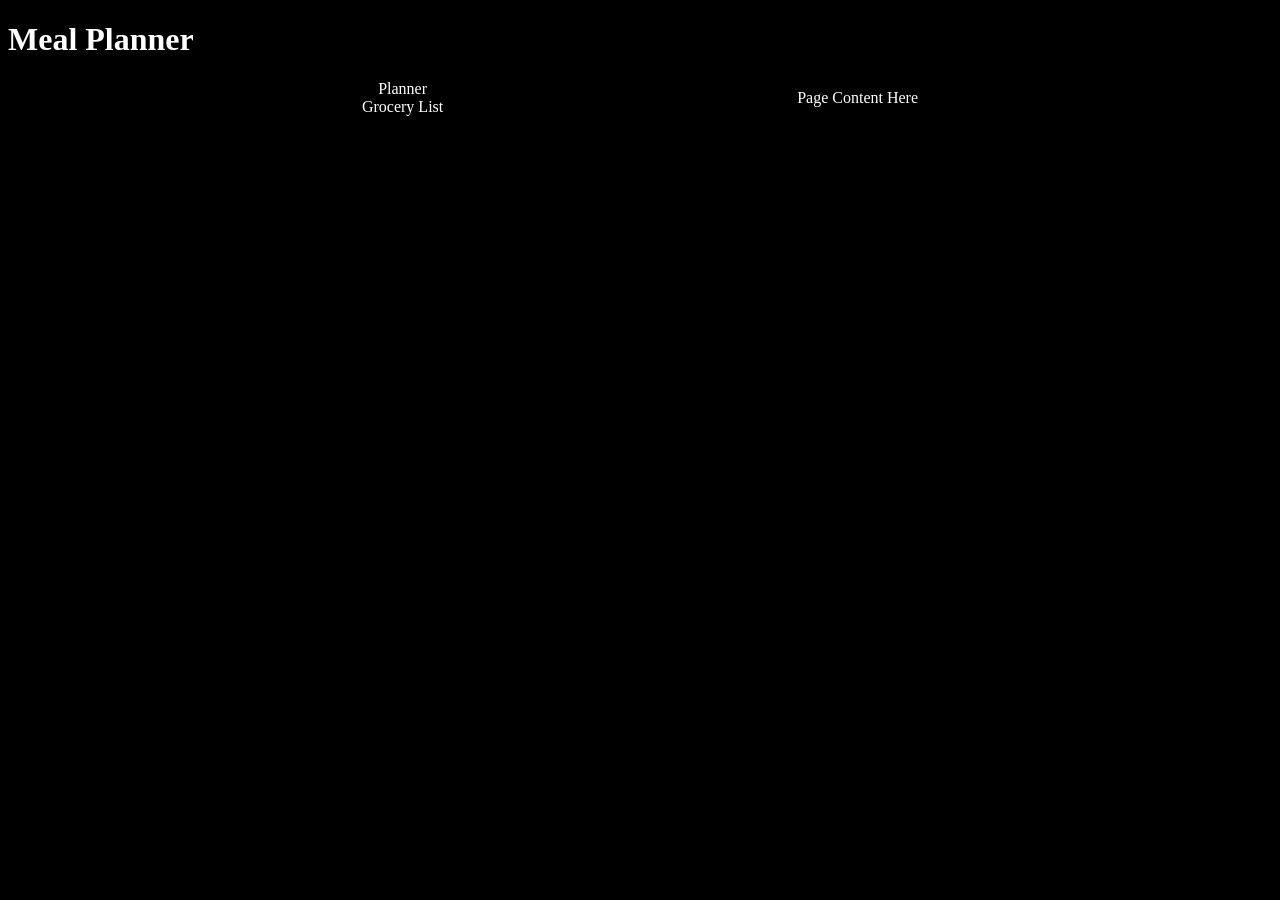
==== index.html @ e6dbd86a "first commit" ====
<!DOCTYPE html>
<html lang="en">
<head>
  <meta charset="UTF-8">
  <meta name="viewport" content="width=device-width, initial-scale=1.0">
  <title>Meal Planner</title>
  <link rel="stylesheet" href="style.css">
</head>
<body>
  <h1 id="title">Meal Planner</h1>

  <div class="page-container">
    <div class="sidebar">
      <div class="option" id="planner">Planner</div>
      <div class="option" id="list">Grocery List</div>
    </div>
    <div class="content">
        Page Content Here
    </div>
  </div>
</body>
</html>
---- style.css ----
body {
  background-color: black;
  color: white;
}

.page-container {
  display: flex;
  flex-direction: row;
  width: 100%;
  text-align: center;
  align-items: center;
  justify-content: space-evenly;
}

.sidebar .contnet {
  width: 100%;
}
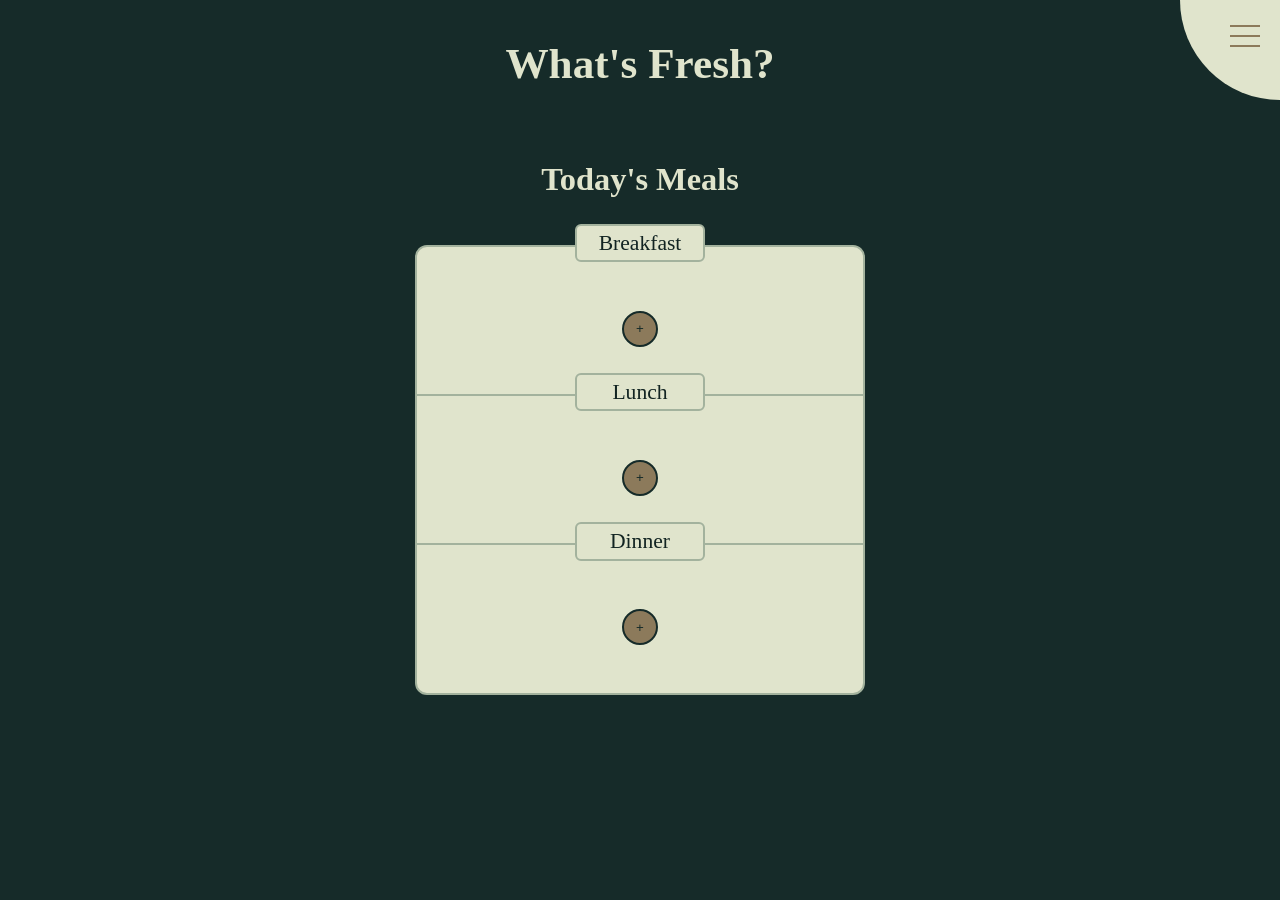
==== commit 3be6b232: "Moved files" ====
--- a/index.html
+++ b/index.html
@@ -3,20 +3,281 @@
 <head>
   <meta charset="UTF-8">
   <meta name="viewport" content="width=device-width, initial-scale=1.0">
-  <title>Meal Planner</title>
+  <title>What's Fresh?</title>
   <link rel="stylesheet" href="style.css">
 </head>
 <body>
-  <h1 id="title">Meal Planner</h1>
+  <h1 id="title">What's Fresh?</h1>
 
   <div class="page-container">
-    <div class="sidebar">
-      <div class="option" id="planner">Planner</div>
-      <div class="option" id="list">Grocery List</div>
-    </div>
-    <div class="content">
-        Page Content Here
-    </div>
+    <label>
+      <input type="checkbox" id="menu-toggle">
+      <span class="menu">
+        <span class="hamburger"></span>
+      </span>
+      <ul>
+        <li>
+          <a href="#" data-target="home-view">Daily Planner</a>
+        </li>
+        <li> 
+          <a href="#" data-target="planner-view">Weekly Planner</a>
+        </li>
+        <li class="hidden"> 
+          <a href="#" data-target="grocery-view">Grocery List</a>
+        </li>
+      </ul>
+    </label>  
   </div>
+
+  <main>
+    <section id="home-view" class="view">
+      <h2>Today's Meals</h2>
+
+      <div class="daily-plan" data-day="1">
+        <div class="breakfast meal-selection">
+          <span class="meal-selection-type">Breakfast</span>
+          <div class="meal-selection-content meal-selection-empty">
+            <button class="meal-selection-add">+</button>
+          </div>
+        </div>
+
+        <div class="lunch meal-selection">
+          <span class="meal-selection-type">Lunch</span>
+          <div class="meal-selection-content meal-selection-empty">
+            <button class="meal-selection-add">+</button>
+          </div>
+        </div>
+
+        <div class="dinner meal-selection">
+          <span class="meal-selection-type">Dinner</span>
+          <div class="meal-selection-content meal-selection-empty">
+            <button class="meal-selection-add">+</button>
+          </div>
+        </div>
+      </div>
+    </section>
+
+    <section id="planner-view" class="view hidden">
+      <h2>Weekly Planner</h2>
+
+      <div class="weekly-plan">
+        <div class="planner-cell">
+          <span class="planner-cell-day">Monday</span>
+          <div class="daily-plan" data-day="1">
+          <div class="breakfast meal-selection">
+            <span class="meal-selection-type">Breakfast</span>
+            <div class="meal-selection-content meal-selection-empty">
+              <button class="meal-selection-add">+</button>
+            </div>
+          </div>
+
+          <div class="lunch meal-selection">
+            <span class="meal-selection-type">Lunch</span>
+            <div class="meal-selection-content meal-selection-empty">
+              <button class="meal-selection-add">+</button>
+            </div>
+          </div>
+
+          <div class="dinner meal-selection">
+            <span class="meal-selection-type">Dinner</span>
+            <div class="meal-selection-content meal-selection-empty">
+              <button class="meal-selection-add">+</button>
+            </div>
+          </div>
+          </div>
+        </div>
+
+        <div class="planner-cell">
+          <span class="planner-cell-day">Tuesday</span>
+          <div class="daily-plan" data-day="2">
+          <div class="breakfast meal-selection">
+            <span class="meal-selection-type">Breakfast</span>
+            <div class="meal-selection-content meal-selection-empty">
+              <button class="meal-selection-add">+</button>
+            </div>
+          </div>
+
+          <div class="lunch meal-selection">
+            <span class="meal-selection-type">Lunch</span>
+            <div class="meal-selection-content meal-selection-empty">
+              <button class="meal-selection-add">+</button>
+            </div>
+          </div>
+
+          <div class="dinner meal-selection">
+            <span class="meal-selection-type">Dinner</span>
+            <div class="meal-selection-content meal-selection-empty">
+              <button class="meal-selection-add">+</button>
+            </div>
+          </div>
+          </div>
+        </div>
+
+        <div class="planner-cell">
+          <span class="planner-cell-day">Wednesday</span>
+          <div class="daily-plan" data-day="3">
+          <div class="breakfast meal-selection">
+            <span class="meal-selection-type">Breakfast</span>
+            <div class="meal-selection-content meal-selection-empty">
+              <button class="meal-selection-add">+</button>
+            </div>
+          </div>
+
+          <div class="lunch meal-selection">
+            <span class="meal-selection-type">Lunch</span>
+            <div class="meal-selection-content meal-selection-empty">
+              <button class="meal-selection-add">+</button>
+            </div>
+          </div>
+
+          <div class="dinner meal-selection">
+            <span class="meal-selection-type">Dinner</span>
+            <div class="meal-selection-content meal-selection-empty">
+              <button class="meal-selection-add">+</button>
+            </div>
+          </div>
+          </div>
+        </div>
+
+        <div class="planner-cell">
+          <span class="planner-cell-day">Thursday</span>
+          <div class="daily-plan" data-day="4">
+          <div class="breakfast meal-selection">
+            <span class="meal-selection-type">Breakfast</span>
+            <div class="meal-selection-content meal-selection-empty">
+              <button class="meal-selection-add">+</button>
+            </div>
+          </div>
+
+          <div class="lunch meal-selection">
+            <span class="meal-selection-type">Lunch</span>
+            <div class="meal-selection-content meal-selection-empty">
+              <button class="meal-selection-add">+</button>
+            </div>
+          </div>
+
+          <div class="dinner meal-selection">
+            <span class="meal-selection-type">Dinner</span>
+            <div class="meal-selection-content meal-selection-empty">
+              <button class="meal-selection-add">+</button>
+            </div>
+          </div>
+          </div>
+        </div>
+
+        <div class="planner-cell">
+          <span class="planner-cell-day">Friday</span>
+          <div class="daily-plan" data-day="5">
+          <div class="breakfast meal-selection">
+            <span class="meal-selection-type">Breakfast</span>
+            <div class="meal-selection-content meal-selection-empty">
+              <button class="meal-selection-add">+</button>
+            </div>
+          </div>
+
+          <div class="lunch meal-selection">
+            <span class="meal-selection-type">Lunch</span>
+            <div class="meal-selection-content meal-selection-empty">
+              <button class="meal-selection-add">+</button>
+            </div>
+          </div>
+
+          <div class="dinner meal-selection">
+            <span class="meal-selection-type">Dinner</span>
+            <div class="meal-selection-content meal-selection-empty">
+              <button class="meal-selection-add">+</button>
+            </div>
+          </div>
+          </div>
+        </div>
+
+        <div class="planner-cell">
+          <span class="planner-cell-day">Saturday</span>
+          <div class="daily-plan" data-day="6">
+          <div class="breakfast meal-selection">
+            <span class="meal-selection-type">Breakfast</span>
+            <div class="meal-selection-content meal-selection-empty">
+              <button class="meal-selection-add">+</button>
+            </div>
+          </div>
+
+          <div class="lunch meal-selection">
+            <span class="meal-selection-type">Lunch</span>
+            <div class="meal-selection-content meal-selection-empty">
+              <button class="meal-selection-add">+</button>
+            </div>
+          </div>
+
+          <div class="dinner meal-selection">
+            <span class="meal-selection-type">Dinner</span>
+            <div class="meal-selection-content meal-selection-empty">
+              <button class="meal-selection-add">+</button>
+            </div>
+          </div>
+          </div>
+        </div>
+
+        <div class="planner-cell">
+          <span class="planner-cell-day">Sunday</span>
+          <div class="daily-plan" data-day="7">
+          <div class="breakfast meal-selection">
+            <span class="meal-selection-type">Breakfast</span>
+            <div class="meal-selection-content meal-selection-empty">
+              <button class="meal-selection-add">+</button>
+            </div>
+          </div>
+
+          <div class="lunch meal-selection">
+            <span class="meal-selection-type">Lunch</span>
+            <div class="meal-selection-content meal-selection-empty">
+              <button class="meal-selection-add">+</button>
+            </div>
+          </div>
+
+          <div class="dinner meal-selection">
+            <span class="meal-selection-type">Dinner</span>
+            <div class="meal-selection-content meal-selection-empty">
+              <button class="meal-selection-add">+</button>
+            </div>
+          </div>
+          </div>
+        </div>   
+      </div>
+    </section>
+
+    <section id="grocery-view" class="view hidden">
+      <h2>Grocery List</h2>
+      <div class="grocery-list">
+        <span class="grocery-list-placeholder">No items added!</span>
+        <ul class="grocery-list-items">
+        </ul>
+      </div>
+    </section>
+
+    <section id="meals-view" class="view hidden">
+      <h2>Results</h2>
+      <div class="meals-results">
+        <div class="meals-bar">
+          <div class="meals-bar-top">
+            <button class="meals-close">X</button>
+            <input type="text" class="meals-search" placeholder="Search meals...">
+          </div>
+          <div class="meals-filter">
+            <button type="button" class="meals-filter-toggle">Categories <span class="meals-filter-count"></span> ▽ </button>
+            <div class="meals-filter-panel hidden">
+              <div class="meals-filter-actions">
+                  <button type="button" class="meals-filter-all">Select All</button>
+                  <button type="button" class="meals-filter-none">Clear</button>
+              </div>
+              <div class="meals-filter-options"></div>
+            </div>
+          </div>
+        </div>
+        <div class="scroll-box"></div>
+      </div>
+    </section>
+  </main>
+
+  <script src="main.js"></script>
 </body>
 </html>
--- a/style.css
+++ b/style.css
@@ -1,17 +1,470 @@
+/* 
+  PALETTE >:/ (made with Coolors.co)
+*/
+
+:root {
+  --color-bg: #162b29;
+  --color-surface: #1E3835;
+  --color-text: #E0E4CC;
+  --color-accent-1: #8C7A5B;
+  --color-accent-2: #52635B;
+  --color-highlight: #A3B29D;
+  --color-subtle: #122422;
+}
+
+/* 
+  General Styling
+*/
+
+*, *:before, *:after {
+  box-sizing: border-box;
+}
+
+
+html {
+  font-size: 18px;
+}
+
 body {
-  background-color: black;
-  color: white;
+  background: var(--color-bg);
+  color: var(--color-text);
+  font-size: 1.2em;
+  line-height: 1.6;
+  overflow-x: hidden;
+}
+
+h1 {
+  text-align: center;
+}
+
+
+.hidden,
+.meal.hidden,
+.view.hidden,
+#home-view.hidden,
+#meals-view.hidden {
+  display: none;
+}
+
+.view {
+  text-align: center;
 }
 
 .page-container {
-  display: flex;
-  flex-direction: row;
-  width: 100%;
-  text-align: center;
-  align-items: center;
+  overflow: hidden;
+  position: relative;
+  width: 100%;
+}
+
+#home-view {
+  display: flex;
+  flex-direction: column;
+  align-items: center;
+  justify-content: center;
+}
+
+.daily-plan {
+  background-color: var(--color-text);
+  border-radius: 12px;
+  border: 2px solid var(--color-highlight);
+  margin-left: auto;
+  margin-right: auto;
+  max-width: 450px;
+  width: 100%;
+  height: 450px;
+  display: flex;
+  flex-direction: column;
+  justify-content: space-between;
+  margin: 12px;
+  transition: border-color .4s ease-in-out, transform .6s ease-in-out;
+}
+
+.daily-plan:hover {
+  transform: scale(101%);
+  border-color: var(--color-accent-1);
+
+  .meal-selection-type,
+  .meal-selection:not(:last-child) {
+    border-color: var(--color-accent-1);
+  }
+}
+
+.meal-selection {
+  height: 100%;
+  display: flex;
+  flex-direction: column;
   justify-content: space-evenly;
 }
 
-.sidebar .contnet {
-  width: 100%;
-}
+.meal-selection:not(:last-child) {
+  border-bottom: 2px solid var(--color-highlight);
+  transition: border-color .4s ease-in-out;
+}
+
+.meal-selection-type {
+  margin-top: -70px;
+  background-color: var(--color-text);
+  color: var(--color-subtle);
+  width: 130px;
+  margin-left: auto;
+  margin-right: auto;
+  border-radius: 6px;
+  border: 2px solid var(--color-highlight);
+  transition: border-color .4s ease-in-out;
+}
+
+.meal-selection-add {
+  border-radius: 50%;
+  background-color: var(--color-accent-1);
+  border: 2px solid var(--color-bg);
+  color: var(--color-bg);
+  width: 36px;
+  height: 36px;
+  cursor: pointer;
+  transition: transform .3s ease-in-out;
+}
+
+.meal-selection-add:hover {
+  transform: scale(111%);
+  border-color: var(--color-subtle);
+  color: var(--color-subtle);
+}
+
+.weekly-plan {
+  width: 100%;
+  max-width: 1400px;
+  margin-left: auto;
+  margin-right: auto;
+  display: grid;
+  grid-template-columns: repeat(4, 1fr);
+  background-color: #52635B;
+  border-radius: 24px;
+  border: 2px solid var(--color-highlight);
+}
+
+.weekly-plan .daily-plan {
+  max-width: 300px;
+  width: 100%;
+  height: 300px;
+}
+
+.weekly-plan .meal-selection-type {
+  margin-top: -40px;
+  font-size: 16px;
+}
+
+.weekly-plan .meal-selection-add {
+  width: 28px;
+  height: 28px;
+}
+
+.planner-cell {
+  display: flex;
+  flex-direction: column;
+  align-items: center;
+  text-align: center;
+}
+
+.planner-cell-day {
+  text-align: center;
+  width: 100%;
+  font-size: 25px;
+}
+
+.grocery-list {
+  background: var(--color-text);
+  color: var(--color-subtle);
+  min-height: 500px;
+  width: 75%;
+  max-width: 350px;
+  margin-left: auto;
+  margin-right: auto;
+  border-radius: 12px;
+}
+
+.grocery-list-items {
+  list-style: none;
+  padding: 0;
+}
+
+.meals-results {
+  background: var(--color-text);
+  width: 100%;
+  max-width: 1000px;
+  height: 750px;
+  border-radius: 12px;
+  border: 2px solid var(--color-highlight);
+  overflow-y: hidden;
+}
+
+.scroll-box {
+  width: 100%;
+  height: 90%;
+  padding: 20px;
+  overflow-y: auto;
+  display: flex;
+  flex-direction: column;
+  justify-content: flex-start;
+  align-items: center;
+  text-align: center;
+}
+
+.meal {
+  text-align: center;
+  display: flex;
+  justify-content: space-between;
+  width: 50%;
+  border: 2px solid var(--color-highlight);
+  padding: 6px;
+  border-radius: 12px;
+  margin: 6px 0;
+  align-items: center;
+  transition: transform .5s ease-in-out;
+  cursor: pointer;
+}
+
+.meal:hover {
+  transform: scale(105%);
+}
+
+.meal span {
+  width: 100%;
+  color: var(--color-bg);
+}
+
+.meal img {
+  border: 2px solid var(--color-highlight);
+  border-radius: 12px;
+}
+
+.meals-filter {
+  position: relative;
+}
+
+.meals-filter-panel {
+  position: absolute;
+  top: 100%;
+  left: 50%;
+  transform: translateX(-50%);
+  z-index: 3;
+  background-color: var(--color-highlight);
+  border: 2px solid var(--color-accent-2);
+  border-radius: 6px;
+  height: 300px;
+  padding: 10px;
+  overflow-y: auto;
+}
+
+.meals-filter-panel button {
+  cursor: pointer;
+  background: none;
+  border: none;
+  font-size: large;
+}
+
+.meals-filter-options {
+  display: flex;
+  flex-wrap: wrap;
+  gap: 6px;
+  justify-content: center;
+}
+
+.meals-filter-option {
+  color: var(--color-bg);
+  margin: 6px;
+  padding: 3px;
+  border-radius: 6px;
+  cursor: pointer;
+}
+
+.meals-bar {
+  position: relative;
+  display: flex;
+  flex-direction: column;
+  align-items: center;
+  padding: 10px;
+}
+
+.meals-search {
+  border-radius: 6px;
+  background: var(--color-text);
+  border: 2px solid var(--color-highlight);
+  color: var(--color-bg);
+  height: 35px;
+}
+
+.meals-close {
+  color: var(--color-bg);
+  background: var(--color-text);
+  border: 2px solid var(--color-highlight);
+  border-radius: 16px;
+  cursor: pointer;
+}
+
+.meals-filter-toggle {
+  color: var(--color-bg);
+  background: var(--color-text);
+  border: 2px solid var(--color-highlight);
+  border-radius: 16px;
+}
+
+.selected-meal-display button {
+  cursor: pointer;
+  background: none;
+  border: none;
+  font-size: large;
+  color: rgb(117, 6, 6);
+}
+
+
+#meals-view {
+  background: var(--color-bg);
+  width: 100vw;
+  height: 100vh;
+  position: fixed;
+  top: 0;
+  left: 0;
+  display: flex;
+  justify-content: center;
+  align-items: center;
+  flex-direction: column;
+}
+
+/* 
+  HAMBURGER MENU STYLING >:|
+*/
+
+label .menu {
+  position: fixed;
+  right: -100px;
+  top: -100px;
+  z-index: 2;
+  width: 200px;
+  height: 200px;
+  background: var(--color-text);
+  border-radius: 50%;
+  -webkit-transition: .75s ease-in-out;
+  transition: .75 ease-in-out;
+  box-shadow: 0 0 0 0 var(--color-text), 0 0 0 0 var(--color-text);
+  cursor: pointer;
+}
+
+label .hamburger {
+  position: absolute;
+  top: 135px;
+  left: 50px;
+  width: 30px;
+  height: 2px;
+  background: var(--color-accent-1);
+  display: block;
+  -webkit-transform-origin: center;
+  transform-origin: center;
+  -webkit-transition: .5s ease-in-out;
+  transition: .5s ease-in-out;
+}
+
+label .hamburger:after,
+label .hamburger:before {
+  -webkit-transition: .5s ease-in-out;
+  transition: .5 ease-in-out;
+  content: "";
+  position: absolute;
+  display: block;
+  width: 100%;
+  height: 100%;
+  background: var(--color-accent-1);
+}
+
+label .hamburger:before {
+  top: -10px;
+}
+
+label .hamburger::after {
+  bottom: -10px;
+}
+
+label input {
+  display: none;
+}
+
+label input:checked + .menu {
+  box-shadow: 0 0 0 100vw var(--color-text), 0 0 0 100vh var(--color-text);
+  border-radius: 0;
+}
+
+label input:checked + .menu .hamburger {
+  -webkit-transform: rotate(45deg);
+  transform: rotate(45deg);
+}
+
+label input:checked + .menu .hamburger:after {
+  -webkit-transform: rotate(90deg);
+  transform: rotate(90deg);
+  bottom: 0;
+}
+
+label input:checked + .menu .hamburger::before {
+  -webkit-transform: rotate(90deg);
+  transform: rotate(90deg);
+  top: 0;
+}
+
+label input:checked + .menu + ul {
+  opacity: 1;
+  visibility: visible;
+}
+
+label ul {
+  font-size: 2.5em;
+  z-index: 3;
+  position: fixed;
+  top: 50%;
+  left: 50%;
+  -webkit-transform: translate(-50%, -50%);
+  transform: translate(-50%, -50%);
+  opacity: 0;
+  -webkit-transition: .25s .25s ease-in-out;
+  transition: .25s .25s ease-in-out;
+  visibility: hidden;
+  list-style: none;
+}
+
+label a {
+  margin-bottom: 1em;
+  display: block;
+  color: var(--color-bg);
+  text-decoration: none;
+}
+
+/*
+  RESPONSIVE
+*/
+
+@media screen and (max-width: 768px) {
+  html {
+    font-size: 16px;
+  }
+
+  h1 {
+    margin: 6px;
+    text-align: left;
+  }
+  
+  .weekly-plan {
+    grid-template-columns: 1fr;
+    padding: 16px 0;
+  }
+
+  .meal {
+    width: 90%;
+  }
+
+  .meals-results {
+    width: 95%;
+    height: 90vh;
+  }
+
+  .meals-filter-panel {
+    width: 90vw;
+  }
+}
